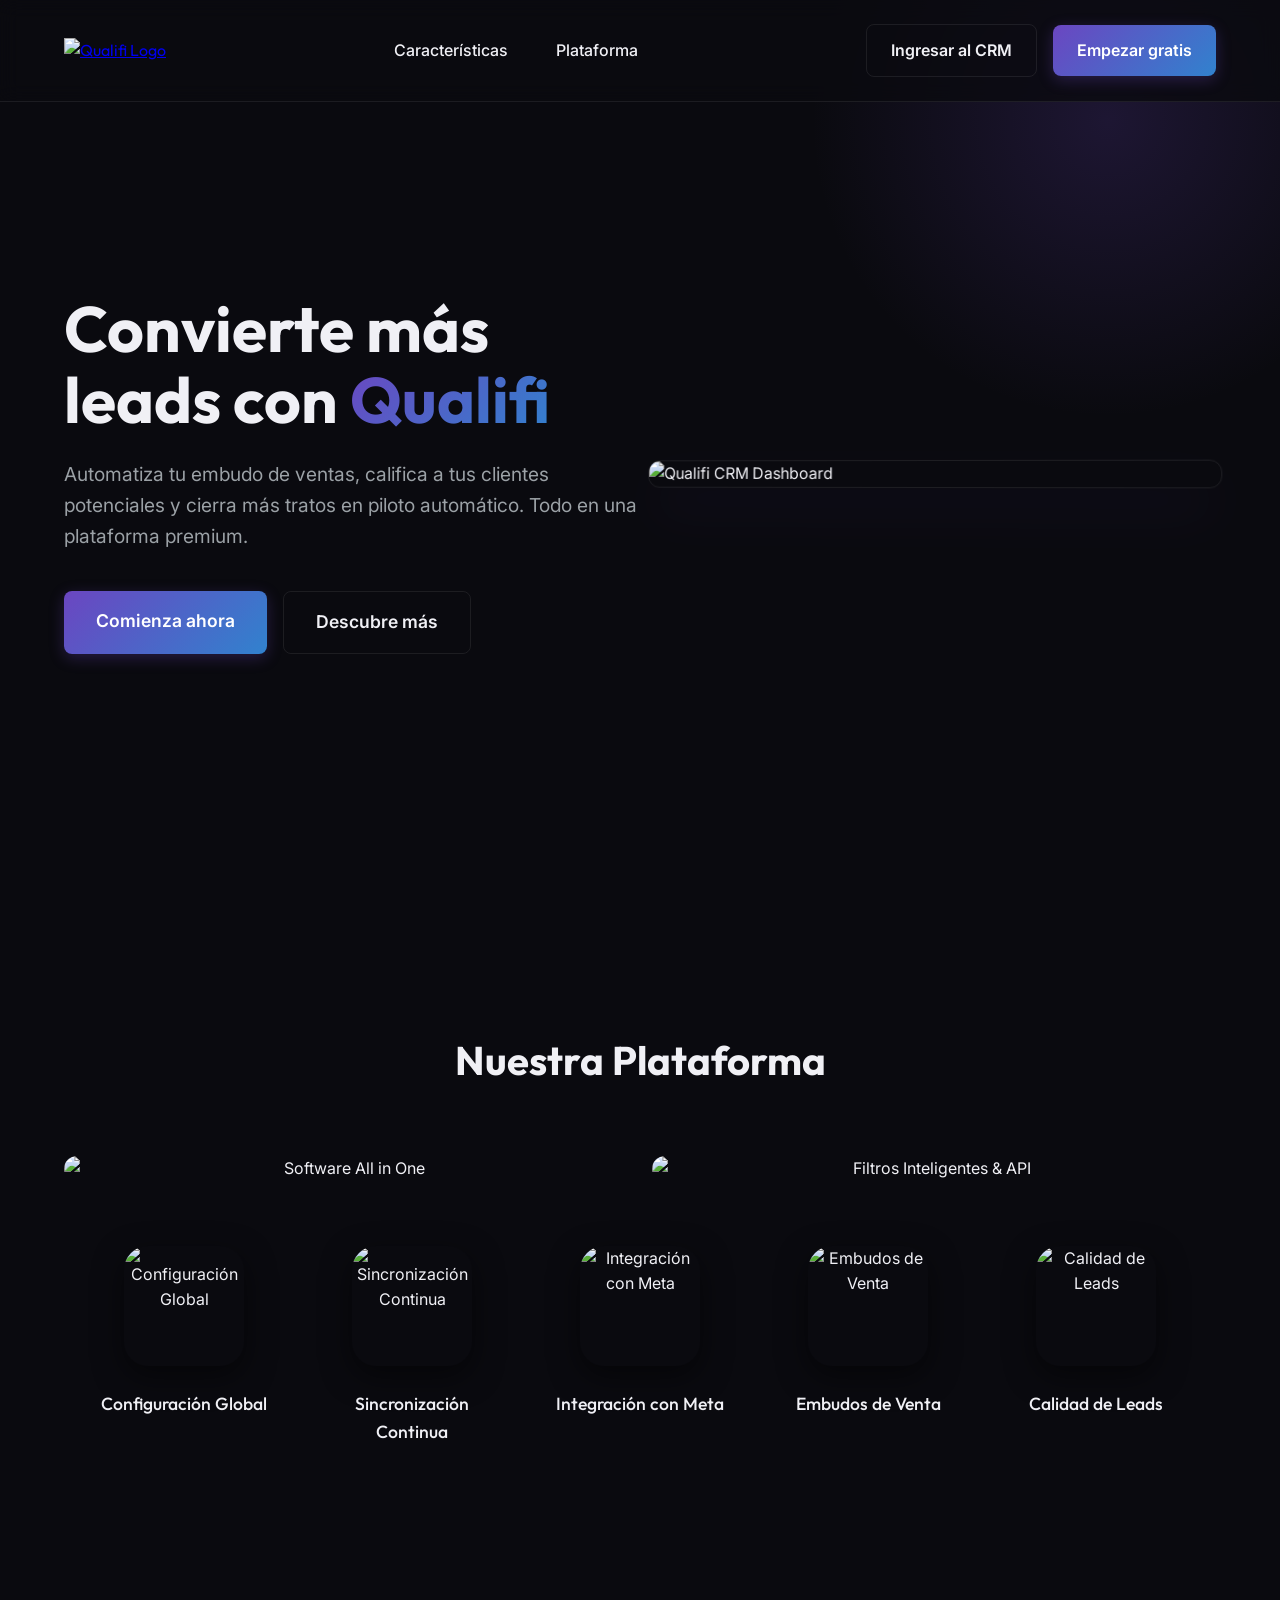
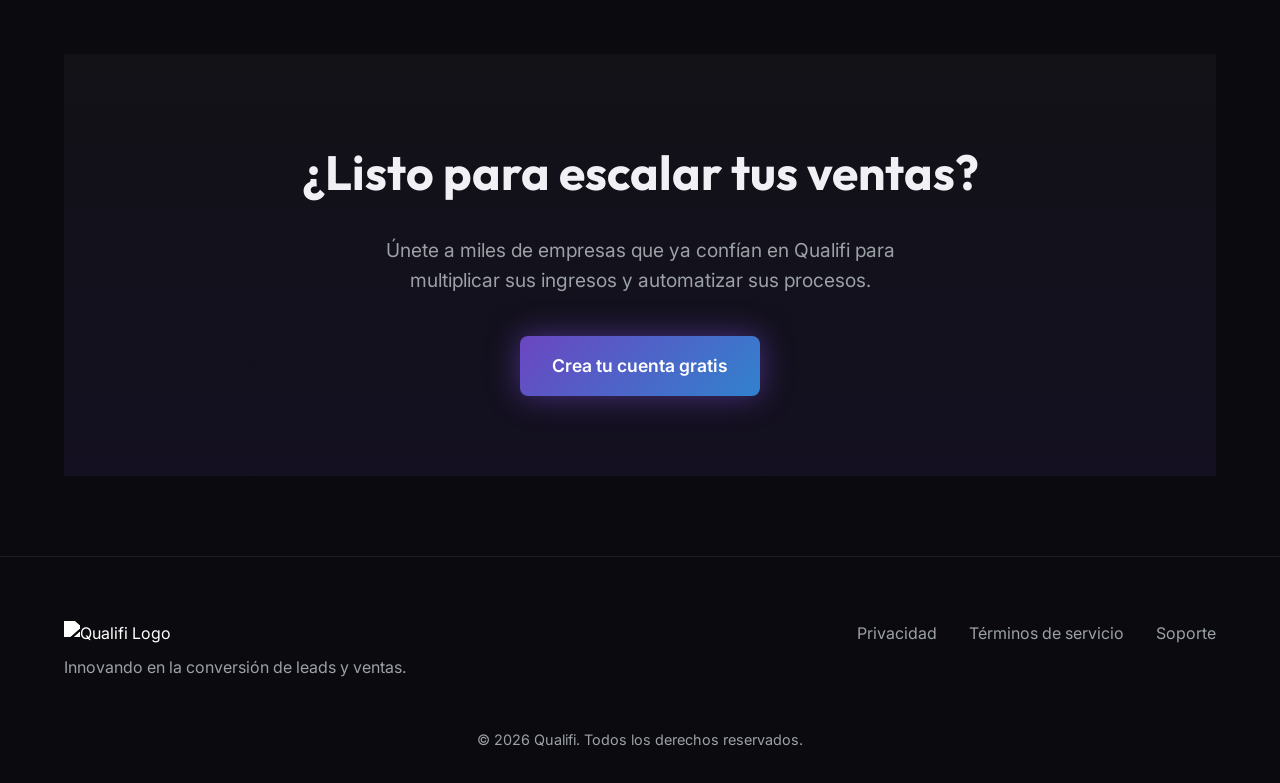
==== index.html @ 21767905 "Add files via upload" ====
<!DOCTYPE html>
<html lang="es">
<head>
    <meta charset="UTF-8">
    <meta name="viewport" content="width=device-width, initial-scale=1.0">
    <title>Qualifi - El siguiente nivel en automatización</title>
    <link rel="stylesheet" href="styles.css">
    <link href="https://fonts.googleapis.com/css2?family=Outfit:wght@300;400;600;800&family=Inter:wght@300;400;500&display=swap" rel="stylesheet">
</head>
<body>
    <nav class="navbar">
        <a href="#" class="logo"><img src="https://res.cloudinary.com/dtmqftcsr/image/upload/v1774892824/14_nq6e5h.png" alt="Qualifi Logo" class="logo-img"></a>
        <div class="nav-links">
            <a href="#features">Características</a>
            <a href="#platform">Plataforma</a>
        </div>
        <div class="nav-buttons">
            <a href="https://crm.qualifi.ec/" target="_blank" class="btn btn-secondary">Ingresar al CRM</a>
            <a href="calendario.html" class="btn btn-primary">Empezar gratis</a>
        </div>
    </nav>

    <header class="hero">
        <div class="hero-content">
            <h1 class="animate-up">Convierte más leads con <span>Qualifi</span></h1>
            <p class="animate-up delay-1">Automatiza tu embudo de ventas, califica a tus clientes potenciales y cierra más tratos en piloto automático. Todo en una plataforma premium.</p>
            <div class="hero-buttons animate-up delay-2">
                <a href="calendario.html" class="btn btn-primary btn-large">Comienza ahora</a>
                <a href="#features" class="btn btn-secondary btn-large">Descubre más</a>
            </div>
        </div>
        <div class="hero-visual animate-up delay-3">
            <img src="https://res.cloudinary.com/dtmqftcsr/image/upload/v1782144377/3_mqedws.png" alt="Qualifi CRM Dashboard" class="main-hero-img">
        </div>
    </header>

    <section id="features" class="features">
        <h2 class="section-title fade-in">Nuestra Plataforma</h2>
        
        <div class="bento-grid">
            <div class="large-item fade-in">
                <img src="https://res.cloudinary.com/dtmqftcsr/image/upload/v1782144377/2_gh7fqr.png" alt="Software All in One">
            </div>
            <div class="large-item fade-in delay-1">
                <img src="https://res.cloudinary.com/dtmqftcsr/image/upload/v1782144376/4_ytshw3.png" alt="Filtros Inteligentes & API">
            </div>
        </div>

        <div class="icons-grid fade-in delay-2">
            <div class="small-item">
                <img src="https://res.cloudinary.com/dtmqftcsr/image/upload/v1782144281/51_go4tdq.png" alt="Configuración Global">
                <h4>Configuración Global</h4>
            </div>
            <div class="small-item">
                <img src="https://res.cloudinary.com/dtmqftcsr/image/upload/v1782144281/49_rijkzu.png" alt="Sincronización Continua">
                <h4>Sincronización Continua</h4>
            </div>
            <div class="small-item">
                <img src="https://res.cloudinary.com/dtmqftcsr/image/upload/v1782144281/52_thah0e.png" alt="Integración con Meta">
                <h4>Integración con Meta</h4>
            </div>
            <div class="small-item">
                <img src="https://res.cloudinary.com/dtmqftcsr/image/upload/v1782144281/53_hhenst.png" alt="Embudos de Venta">
                <h4>Embudos de Venta</h4>
            </div>
            <div class="small-item">
                <img src="https://res.cloudinary.com/dtmqftcsr/image/upload/v1782144281/50_hc91xd.png" alt="Calidad de Leads">
                <h4>Calidad de Leads</h4>
            </div>
        </div>
    </section>

    <section id="cta" class="cta-section fade-in">
        <div class="cta-container glass-card">
            <h2>¿Listo para escalar tus ventas?</h2>
            <p>Únete a miles de empresas que ya confían en Qualifi para multiplicar sus ingresos y automatizar sus procesos.</p>
            <a href="calendario.html" class="btn btn-primary btn-large glow">Crea tu cuenta gratis</a>
        </div>
    </section>

    <footer>
        <div class="footer-content">
            <div class="footer-brand">
                <img src="https://res.cloudinary.com/dtmqftcsr/image/upload/v1774892824/14_nq6e5h.png" alt="Qualifi Logo" class="logo-img" style="filter: grayscale(1) brightness(2);">
                <p>Innovando en la conversión de leads y ventas.</p>
            </div>
            <div class="footer-links">
                <a href="#">Privacidad</a>
                <a href="#">Términos de servicio</a>
                <a href="#">Soporte</a>
            </div>
        </div>
        <p class="copyright">© 2026 Qualifi. Todos los derechos reservados.</p>
    </footer>

    <script src="script.js"></script>
</body>
</html>
---- styles.css ----
:root {
    --bg-dark: #0a0a0f;
    --text-main: #f0f0f5;
    --text-muted: #9ba1a6;
    --accent: #6b46c1;
    --accent-hover: #805ad5;
    --accent-gradient: linear-gradient(135deg, #6b46c1 0%, #3182ce 100%);
    --card-bg: rgba(255, 255, 255, 0.03);
    --card-border: rgba(255, 255, 255, 0.08);
}

* {
    margin: 0;
    padding: 0;
    box-sizing: border-box;
}

body {
    background-color: var(--bg-dark);
    color: var(--text-main);
    font-family: 'Inter', sans-serif;
    line-height: 1.6;
    overflow-x: hidden;
}

h1, h2, h3, h4, .logo {
    font-family: 'Outfit', sans-serif;
}

/* Navbar */
.navbar {
    display: flex;
    justify-content: space-between;
    align-items: center;
    padding: 1.5rem 5%;
    position: fixed;
    width: 100%;
    top: 0;
    z-index: 100;
    background: rgba(10, 10, 15, 0.8);
    backdrop-filter: blur(10px);
    border-bottom: 1px solid var(--card-border);
}

.logo-img {
    max-height: 75px;
    display: block;
}

.nav-buttons {
    display: flex;
    gap: 1rem;
    align-items: center;
}

.nav-links {
    display: flex;
    align-items: center;
}

.nav-links a {
    color: var(--text-main);
    text-decoration: none;
    margin: 0 1.5rem;
    font-weight: 500;
    transition: color 0.3s ease;
}

.nav-links a:hover {
    color: var(--accent);
}

/* Buttons */
.btn {
    padding: 0.8rem 1.5rem;
    border-radius: 8px;
    text-decoration: none;
    font-weight: 600;
    transition: all 0.3s ease;
    display: inline-block;
    cursor: pointer;
}

.btn-primary {
    background: var(--accent-gradient);
    color: white;
    border: none;
    box-shadow: 0 4px 15px rgba(107, 70, 193, 0.3);
}

.btn-primary:hover {
    transform: translateY(-2px);
    box-shadow: 0 6px 20px rgba(107, 70, 193, 0.5);
}

.btn-secondary {
    background: transparent;
    color: var(--text-main);
    border: 1px solid var(--card-border);
}

.btn-secondary:hover {
    background: var(--card-bg);
    border-color: var(--text-main);
}

.btn-large {
    padding: 1rem 2rem;
    font-size: 1.1rem;
}

/* Hero Section */
.hero {
    min-height: 100vh;
    display: flex;
    align-items: center;
    justify-content: space-between;
    padding: 8rem 5% 5rem;
    position: relative;
    overflow: hidden;
}

.hero::before {
    content: '';
    position: absolute;
    top: -20%;
    right: -10%;
    width: 600px;
    height: 600px;
    background: radial-gradient(circle, rgba(107, 70, 193, 0.2) 0%, rgba(10, 10, 15, 0) 70%);
    border-radius: 50%;
    z-index: -1;
}

.hero-content {
    flex: 1;
    max-width: 600px;
}

.hero h1 {
    font-size: 4rem;
    line-height: 1.1;
    margin-bottom: 1.5rem;
}

.hero h1 span {
    background: var(--accent-gradient);
    -webkit-background-clip: text;
    -webkit-text-fill-color: transparent;
}

.hero p {
    font-size: 1.2rem;
    color: var(--text-muted);
    margin-bottom: 2.5rem;
}

.hero-buttons {
    display: flex;
    gap: 1rem;
}

/* Hero Images */
.hero-visual {
    flex: 1;
    display: flex;
    justify-content: center;
    align-items: center;
    perspective: 1000px;
}

.main-hero-img {
    width: 100%;
    max-width: 650px;
    height: auto;
    border-radius: 12px;
    box-shadow: 0 25px 50px -12px rgba(107, 70, 193, 0.4);
    border: 1px solid var(--card-border);
    transform: rotateY(-5deg) rotateX(2deg);
    transition: transform 0.5s ease, box-shadow 0.5s ease;
}

.main-hero-img:hover {
    transform: rotateY(0deg) rotateX(0deg);
    box-shadow: 0 30px 60px -10px rgba(107, 70, 193, 0.6);
}

/* Interactive Bento Grid Features */
.features {
    padding: 8rem 5%;
    text-align: center;
}

.section-title {
    font-size: 2.5rem;
    margin-bottom: 4rem;
}

.bento-grid {
    display: grid;
    grid-template-columns: repeat(auto-fit, minmax(220px, 1fr));
    gap: 1.5rem;
    max-width: 1200px;
    margin: 0 auto;
}

.bento-item {
    background: var(--card-bg);
    border: 1px solid var(--card-border);
    border-radius: 16px;
    overflow: hidden;
    position: relative;
    transition: all 0.4s cubic-bezier(0.175, 0.885, 0.32, 1.275);
    cursor: pointer;
}

.bento-item:hover {
    transform: translateY(-10px);
    box-shadow: 0 20px 40px rgba(107, 70, 193, 0.3);
    border-color: var(--accent);
}

.large-item {
    grid-column: span 2;
    display: flex;
    flex-direction: column;
    background: transparent;
    border: none;
}

@media (max-width: 768px) {
    .large-item {
        grid-column: span 1;
    }
}

.large-item img {
    width: 100%;
    height: auto;
    object-fit: contain;
    border-radius: 16px;
    transition: transform 0.5s ease;
    background: transparent;
}

.large-item:hover img {
    transform: scale(1.02);
}

.icons-grid {
    display: flex;
    flex-wrap: wrap;
    justify-content: center;
    gap: 3rem;
    max-width: 1200px;
    margin: 4rem auto 0;
}

.small-item {
    display: flex;
    flex-direction: column;
    align-items: center;
    gap: 1.5rem;
    cursor: pointer;
    width: 180px;
}

.small-item img {
    width: 120px;
    height: 120px;
    object-fit: contain;
    border-radius: 24px;
    transition: transform 0.4s cubic-bezier(0.175, 0.885, 0.32, 1.275), box-shadow 0.4s ease;
    box-shadow: 0 10px 30px rgba(0,0,0,0.5);
}

.small-item:hover img {
    transform: translateY(-10px) scale(1.1);
    box-shadow: 0 20px 40px rgba(107, 70, 193, 0.6);
}

.small-item h4 {
    font-size: 1.1rem;
    font-weight: 500;
    color: var(--text-main);
    text-align: center;
}

/* CTA Section */
.cta-section {
    padding: 5rem 5%;
}

.cta-container {
    text-align: center;
    padding: 5rem 2rem;
    background: linear-gradient(180deg, var(--card-bg) 0%, rgba(107, 70, 193, 0.1) 100%);
}

.cta-container h2 {
    font-size: 3rem;
    margin-bottom: 1.5rem;
}

.cta-container p {
    font-size: 1.2rem;
    color: var(--text-muted);
    margin-bottom: 2.5rem;
    max-width: 600px;
    margin-left: auto;
    margin-right: auto;
}

.glow {
    box-shadow: 0 0 30px rgba(107, 70, 193, 0.6);
}

/* Footer */
footer {
    padding: 4rem 5% 2rem;
    border-top: 1px solid var(--card-border);
}

.footer-content {
    display: flex;
    justify-content: space-between;
    align-items: flex-start;
    margin-bottom: 3rem;
}

.footer-brand p {
    color: var(--text-muted);
    margin-top: 0.5rem;
}

.footer-links {
    display: flex;
    gap: 2rem;
}

.footer-links a {
    color: var(--text-muted);
    text-decoration: none;
    transition: color 0.3s;
}

.footer-links a:hover {
    color: var(--text-main);
}

.copyright {
    text-align: center;
    color: var(--text-muted);
    font-size: 0.9rem;
}

/* Animations */
.animate-up {
    opacity: 0;
    transform: translateY(30px);
    animation: fadeInUp 0.8s cubic-bezier(0.16, 1, 0.3, 1) forwards;
}

.delay-1 { animation-delay: 0.2s; }
.delay-2 { animation-delay: 0.4s; }
.delay-3 { animation-delay: 0.6s; }

@keyframes fadeInUp {
    to {
        opacity: 1;
        transform: translateY(0);
    }
}

.fade-in {
    opacity: 0;
    transform: translateY(20px);
    transition: opacity 0.8s ease, transform 0.8s ease;
}

.fade-in.visible {
    opacity: 1;
    transform: translateY(0);
}

/* Responsive */
@media (max-width: 768px) {
    .hero {
        flex-direction: column;
        text-align: center;
        padding-top: 10rem;
    }
    
    .hero-content {
        margin-bottom: 4rem;
    }
    
    .hero h1 {
        font-size: 2.5rem;
    }
    
    .hero-buttons {
        justify-content: center;
    }
    
    .nav-links, .nav-buttons {
        display: none;
    }
    
    .footer-content {
        flex-direction: column;
        gap: 2rem;
    }
}
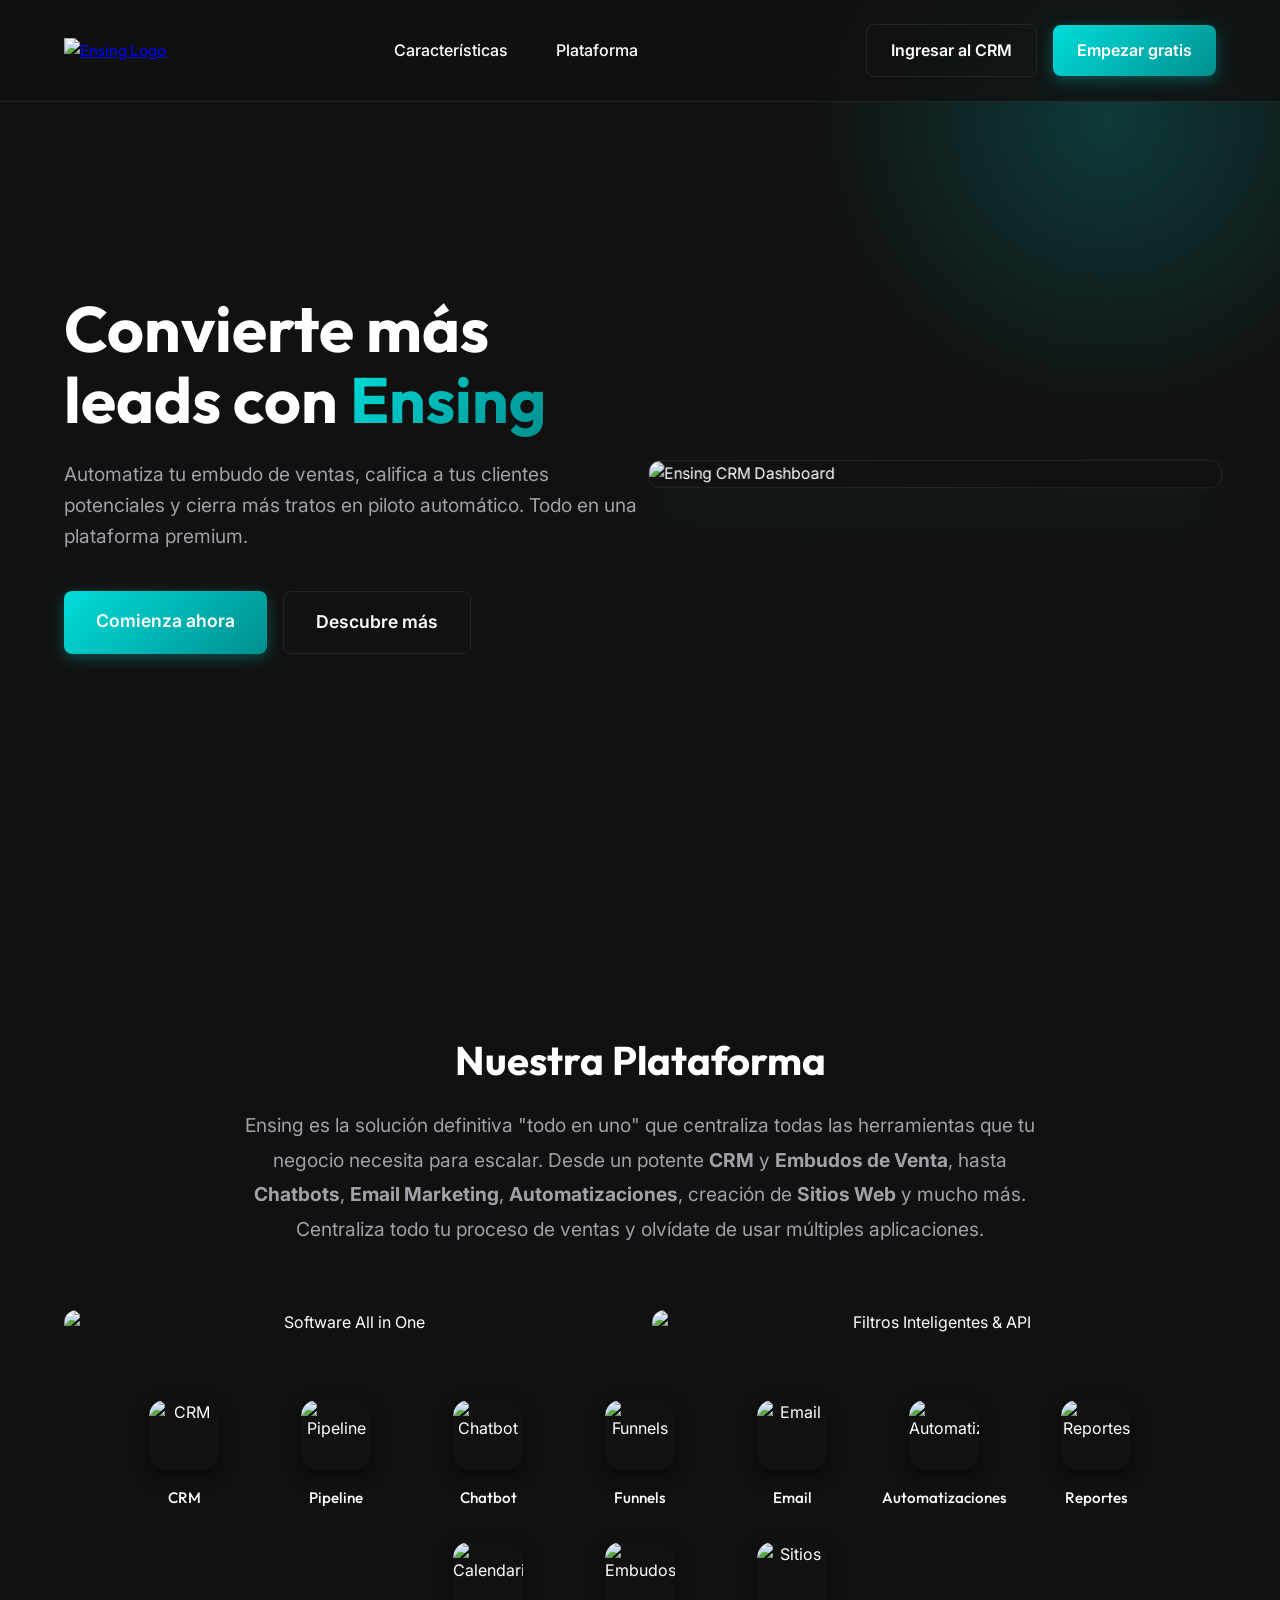
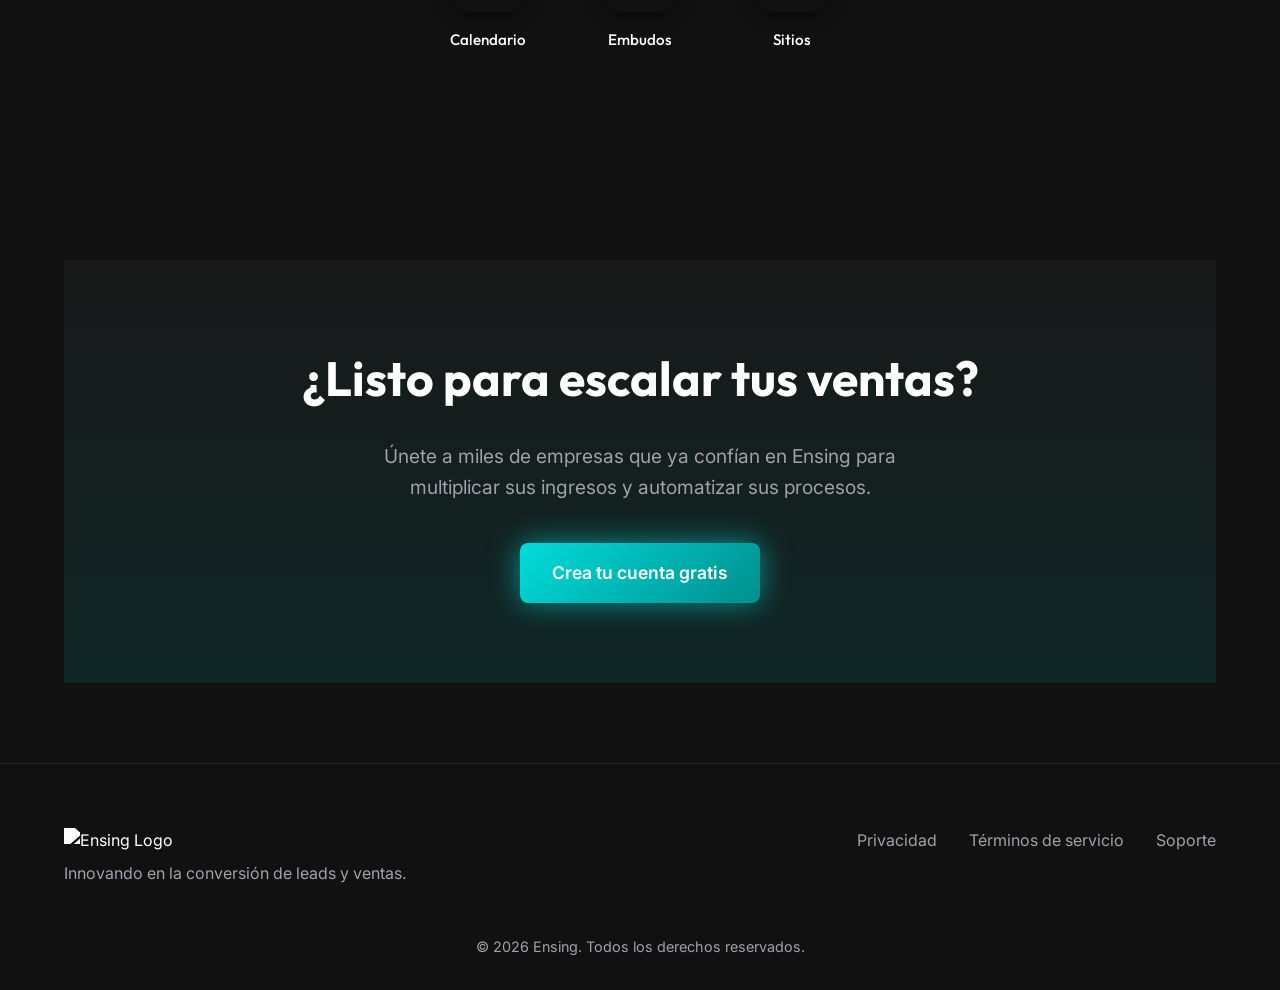
==== commit 394fc9d1: "Add files via upload" ====
--- a/index.html
+++ b/index.html
@@ -3,26 +3,27 @@
 <head>
     <meta charset="UTF-8">
     <meta name="viewport" content="width=device-width, initial-scale=1.0">
-    <title>Qualifi - El siguiente nivel en automatización</title>
+    <title>Ensing - El siguiente nivel en automatización</title>
+    <link rel="icon" type="image/png" href="https://res.cloudinary.com/dtmqftcsr/image/upload/v1786329945/ChatGPT_Image_9_ago_2026_08_49_19_p.m._1_pjqhul.png">
     <link rel="stylesheet" href="styles.css">
     <link href="https://fonts.googleapis.com/css2?family=Outfit:wght@300;400;600;800&family=Inter:wght@300;400;500&display=swap" rel="stylesheet">
 </head>
 <body>
     <nav class="navbar">
-        <a href="#" class="logo"><img src="https://res.cloudinary.com/dtmqftcsr/image/upload/v1774892824/14_nq6e5h.png" alt="Qualifi Logo" class="logo-img"></a>
+        <a href="#" class="logo"><img src="https://res.cloudinary.com/dtmqftcsr/image/upload/v1786329945/ChatGPT_Image_9_ago_2026_08_48_30_p.m._1_slrt42.png" alt="Ensing Logo" class="logo-img"></a>
         <div class="nav-links">
             <a href="#features">Características</a>
             <a href="#platform">Plataforma</a>
         </div>
         <div class="nav-buttons">
-            <a href="https://crm.qualifi.ec/" target="_blank" class="btn btn-secondary">Ingresar al CRM</a>
+            <a href="https://crm.ensing.lat/" target="_blank" class="btn btn-secondary">Ingresar al CRM</a>
             <a href="calendario.html" class="btn btn-primary">Empezar gratis</a>
         </div>
     </nav>
 
     <header class="hero">
         <div class="hero-content">
-            <h1 class="animate-up">Convierte más leads con <span>Qualifi</span></h1>
+            <h1 class="animate-up">Convierte más leads con <span>Ensing</span></h1>
             <p class="animate-up delay-1">Automatiza tu embudo de ventas, califica a tus clientes potenciales y cierra más tratos en piloto automático. Todo en una plataforma premium.</p>
             <div class="hero-buttons animate-up delay-2">
                 <a href="calendario.html" class="btn btn-primary btn-large">Comienza ahora</a>
@@ -30,42 +31,65 @@
             </div>
         </div>
         <div class="hero-visual animate-up delay-3">
-            <img src="https://res.cloudinary.com/dtmqftcsr/image/upload/v1782144377/3_mqedws.png" alt="Qualifi CRM Dashboard" class="main-hero-img">
+            <img src="https://res.cloudinary.com/dtmqftcsr/image/upload/v1786332267/Captura_de_pantalla_2026-08-09_222015_exbora.png" alt="Ensing CRM Dashboard" class="main-hero-img">
         </div>
     </header>
 
     <section id="features" class="features">
         <h2 class="section-title fade-in">Nuestra Plataforma</h2>
+        <p class="features-description fade-in">
+            Ensing es la solución definitiva "todo en uno" que centraliza todas las herramientas que tu negocio necesita para escalar. Desde un potente <strong>CRM</strong> y <strong>Embudos de Venta</strong>, hasta <strong>Chatbots</strong>, <strong>Email Marketing</strong>, <strong>Automatizaciones</strong>, creación de <strong>Sitios Web</strong> y mucho más. Centraliza todo tu proceso de ventas y olvídate de usar múltiples aplicaciones.
+        </p>
         
         <div class="bento-grid">
             <div class="large-item fade-in">
-                <img src="https://res.cloudinary.com/dtmqftcsr/image/upload/v1782144377/2_gh7fqr.png" alt="Software All in One">
+                <img src="https://res.cloudinary.com/dtmqftcsr/image/upload/v1786333422/ChatGPT_Image_9_ago_2026_22_31_33_2_hky8za.png" alt="Software All in One">
             </div>
             <div class="large-item fade-in delay-1">
-                <img src="https://res.cloudinary.com/dtmqftcsr/image/upload/v1782144376/4_ytshw3.png" alt="Filtros Inteligentes & API">
+                <img src="https://res.cloudinary.com/dtmqftcsr/image/upload/v1786333422/ChatGPT_Image_9_ago_2026_22_41_34_nriojh.png" alt="Filtros Inteligentes & API">
             </div>
         </div>
 
         <div class="icons-grid fade-in delay-2">
             <div class="small-item">
-                <img src="https://res.cloudinary.com/dtmqftcsr/image/upload/v1782144281/51_go4tdq.png" alt="Configuración Global">
-                <h4>Configuración Global</h4>
+                <img src="https://res.cloudinary.com/dtmqftcsr/image/upload/v1786334070/01_crm_f1xmmb.png" alt="CRM">
+                <h4>CRM</h4>
             </div>
             <div class="small-item">
-                <img src="https://res.cloudinary.com/dtmqftcsr/image/upload/v1782144281/49_rijkzu.png" alt="Sincronización Continua">
-                <h4>Sincronización Continua</h4>
+                <img src="https://res.cloudinary.com/dtmqftcsr/image/upload/v1786334070/02_pipeline_ik7651.png" alt="Pipeline">
+                <h4>Pipeline</h4>
             </div>
             <div class="small-item">
-                <img src="https://res.cloudinary.com/dtmqftcsr/image/upload/v1782144281/52_thah0e.png" alt="Integración con Meta">
-                <h4>Integración con Meta</h4>
+                <img src="https://res.cloudinary.com/dtmqftcsr/image/upload/v1786334070/03_chatbot_qcvvbs.png" alt="Chatbot">
+                <h4>Chatbot</h4>
             </div>
             <div class="small-item">
-                <img src="https://res.cloudinary.com/dtmqftcsr/image/upload/v1782144281/53_hhenst.png" alt="Embudos de Venta">
-                <h4>Embudos de Venta</h4>
+                <img src="https://res.cloudinary.com/dtmqftcsr/image/upload/v1786334070/04_funnels_imhvd8.png" alt="Funnels">
+                <h4>Funnels</h4>
             </div>
             <div class="small-item">
-                <img src="https://res.cloudinary.com/dtmqftcsr/image/upload/v1782144281/50_hc91xd.png" alt="Calidad de Leads">
-                <h4>Calidad de Leads</h4>
+                <img src="https://res.cloudinary.com/dtmqftcsr/image/upload/v1786334071/05_email_n2xsnk.png" alt="Email">
+                <h4>Email</h4>
+            </div>
+            <div class="small-item">
+                <img src="https://res.cloudinary.com/dtmqftcsr/image/upload/v1786334071/06_automatizaciones_o6ppnn.png" alt="Automatizaciones">
+                <h4>Automatizaciones</h4>
+            </div>
+            <div class="small-item">
+                <img src="https://res.cloudinary.com/dtmqftcsr/image/upload/v1786334072/07_reportes_hjtwe8.png" alt="Reportes">
+                <h4>Reportes</h4>
+            </div>
+            <div class="small-item">
+                <img src="https://res.cloudinary.com/dtmqftcsr/image/upload/v1786334072/08_calendario_t9g0qc.png" alt="Calendario">
+                <h4>Calendario</h4>
+            </div>
+            <div class="small-item">
+                <img src="https://res.cloudinary.com/dtmqftcsr/image/upload/v1786334073/09_embudos_n0b5iu.png" alt="Embudos">
+                <h4>Embudos</h4>
+            </div>
+            <div class="small-item">
+                <img src="https://res.cloudinary.com/dtmqftcsr/image/upload/v1786334074/10_sitios_jk4fis.png" alt="Sitios">
+                <h4>Sitios</h4>
             </div>
         </div>
     </section>
@@ -73,7 +97,7 @@
     <section id="cta" class="cta-section fade-in">
         <div class="cta-container glass-card">
             <h2>¿Listo para escalar tus ventas?</h2>
-            <p>Únete a miles de empresas que ya confían en Qualifi para multiplicar sus ingresos y automatizar sus procesos.</p>
+            <p>Únete a miles de empresas que ya confían en Ensing para multiplicar sus ingresos y automatizar sus procesos.</p>
             <a href="calendario.html" class="btn btn-primary btn-large glow">Crea tu cuenta gratis</a>
         </div>
     </section>
@@ -81,7 +105,7 @@
     <footer>
         <div class="footer-content">
             <div class="footer-brand">
-                <img src="https://res.cloudinary.com/dtmqftcsr/image/upload/v1774892824/14_nq6e5h.png" alt="Qualifi Logo" class="logo-img" style="filter: grayscale(1) brightness(2);">
+                <img src="https://res.cloudinary.com/dtmqftcsr/image/upload/v1786329945/ChatGPT_Image_9_ago_2026_08_48_30_p.m._1_slrt42.png" alt="Ensing Logo" class="logo-img" style="filter: grayscale(1) brightness(2);">
                 <p>Innovando en la conversión de leads y ventas.</p>
             </div>
             <div class="footer-links">
@@ -90,7 +114,7 @@
                 <a href="#">Soporte</a>
             </div>
         </div>
-        <p class="copyright">© 2026 Qualifi. Todos los derechos reservados.</p>
+        <p class="copyright">© 2026 Ensing. Todos los derechos reservados.</p>
     </footer>
 
     <script src="script.js"></script>
--- a/styles.css
+++ b/styles.css
@@ -1,10 +1,10 @@
 :root {
-    --bg-dark: #0a0a0f;
-    --text-main: #f0f0f5;
-    --text-muted: #9ba1a6;
-    --accent: #6b46c1;
-    --accent-hover: #805ad5;
-    --accent-gradient: linear-gradient(135deg, #6b46c1 0%, #3182ce 100%);
+    --bg-dark: #111111;
+    --text-main: #ffffff;
+    --text-muted: #a1a1aa;
+    --accent: #00DDDA;
+    --accent-hover: #00c4c2;
+    --accent-gradient: linear-gradient(135deg, #00DDDA 0%, #008f8e 100%);
     --card-bg: rgba(255, 255, 255, 0.03);
     --card-border: rgba(255, 255, 255, 0.08);
 }
@@ -37,7 +37,7 @@
     width: 100%;
     top: 0;
     z-index: 100;
-    background: rgba(10, 10, 15, 0.8);
+    background: rgba(17, 17, 17, 0.8);
     backdrop-filter: blur(10px);
     border-bottom: 1px solid var(--card-border);
 }
@@ -85,12 +85,12 @@
     background: var(--accent-gradient);
     color: white;
     border: none;
-    box-shadow: 0 4px 15px rgba(107, 70, 193, 0.3);
+    box-shadow: 0 4px 15px rgba(0, 221, 218, 0.3);
 }
 
 .btn-primary:hover {
     transform: translateY(-2px);
-    box-shadow: 0 6px 20px rgba(107, 70, 193, 0.5);
+    box-shadow: 0 6px 20px rgba(0, 221, 218, 0.5);
 }
 
 .btn-secondary {
@@ -127,7 +127,7 @@
     right: -10%;
     width: 600px;
     height: 600px;
-    background: radial-gradient(circle, rgba(107, 70, 193, 0.2) 0%, rgba(10, 10, 15, 0) 70%);
+    background: radial-gradient(circle, rgba(0, 221, 218, 0.2) 0%, rgba(17, 17, 17, 0) 70%);
     border-radius: 50%;
     z-index: -1;
 }
@@ -174,7 +174,7 @@
     max-width: 650px;
     height: auto;
     border-radius: 12px;
-    box-shadow: 0 25px 50px -12px rgba(107, 70, 193, 0.4);
+    box-shadow: 0 25px 50px -12px rgba(0, 221, 218, 0.4);
     border: 1px solid var(--card-border);
     transform: rotateY(-5deg) rotateX(2deg);
     transition: transform 0.5s ease, box-shadow 0.5s ease;
@@ -182,7 +182,7 @@
 
 .main-hero-img:hover {
     transform: rotateY(0deg) rotateX(0deg);
-    box-shadow: 0 30px 60px -10px rgba(107, 70, 193, 0.6);
+    box-shadow: 0 30px 60px -10px rgba(0, 221, 218, 0.6);
 }
 
 /* Interactive Bento Grid Features */
@@ -193,7 +193,15 @@
 
 .section-title {
     font-size: 2.5rem;
-    margin-bottom: 4rem;
+    margin-bottom: 1rem;
+}
+
+.features-description {
+    font-size: 1.2rem;
+    color: var(--text-muted);
+    max-width: 800px;
+    margin: 0 auto 4rem auto;
+    line-height: 1.8;
 }
 
 .bento-grid {
@@ -216,7 +224,7 @@
 
 .bento-item:hover {
     transform: translateY(-10px);
-    box-shadow: 0 20px 40px rgba(107, 70, 193, 0.3);
+    box-shadow: 0 20px 40px rgba(0, 221, 218, 0.3);
     border-color: var(--accent);
 }
 
@@ -251,7 +259,7 @@
     display: flex;
     flex-wrap: wrap;
     justify-content: center;
-    gap: 3rem;
+    gap: 2rem;
     max-width: 1200px;
     margin: 4rem auto 0;
 }
@@ -260,27 +268,27 @@
     display: flex;
     flex-direction: column;
     align-items: center;
-    gap: 1.5rem;
+    gap: 1rem;
     cursor: pointer;
-    width: 180px;
+    width: 120px;
 }
 
 .small-item img {
-    width: 120px;
-    height: 120px;
+    width: 70px;
+    height: 70px;
     object-fit: contain;
-    border-radius: 24px;
+    border-radius: 16px;
     transition: transform 0.4s cubic-bezier(0.175, 0.885, 0.32, 1.275), box-shadow 0.4s ease;
-    box-shadow: 0 10px 30px rgba(0,0,0,0.5);
+    box-shadow: 0 5px 15px rgba(0,0,0,0.5);
 }
 
 .small-item:hover img {
-    transform: translateY(-10px) scale(1.1);
-    box-shadow: 0 20px 40px rgba(107, 70, 193, 0.6);
+    transform: translateY(-8px) scale(1.1);
+    box-shadow: 0 10px 20px rgba(0, 221, 218, 0.6);
 }
 
 .small-item h4 {
-    font-size: 1.1rem;
+    font-size: 0.95rem;
     font-weight: 500;
     color: var(--text-main);
     text-align: center;
@@ -294,7 +302,7 @@
 .cta-container {
     text-align: center;
     padding: 5rem 2rem;
-    background: linear-gradient(180deg, var(--card-bg) 0%, rgba(107, 70, 193, 0.1) 100%);
+    background: linear-gradient(180deg, var(--card-bg) 0%, rgba(0, 221, 218, 0.1) 100%);
 }
 
 .cta-container h2 {
@@ -312,7 +320,7 @@
 }
 
 .glow {
-    box-shadow: 0 0 30px rgba(107, 70, 193, 0.6);
+    box-shadow: 0 0 30px rgba(0, 221, 218, 0.6);
 }
 
 /* Footer */
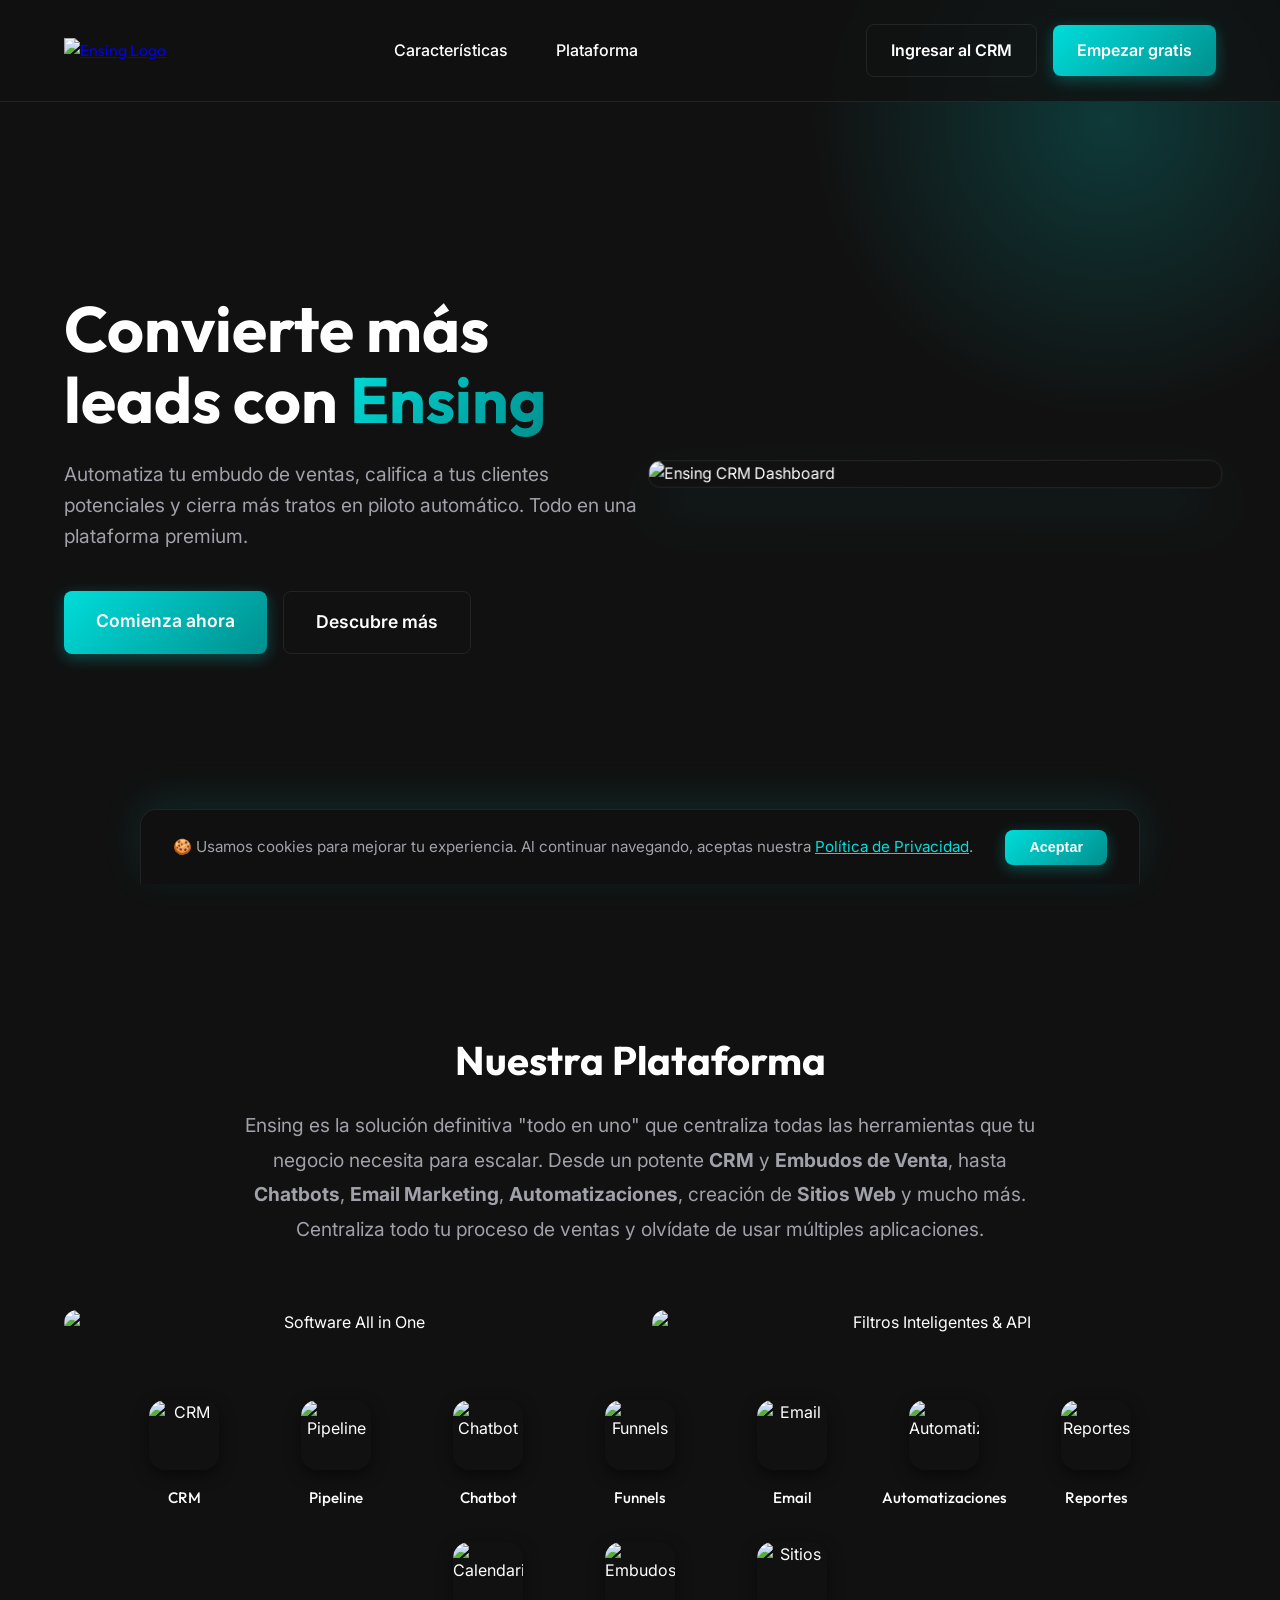
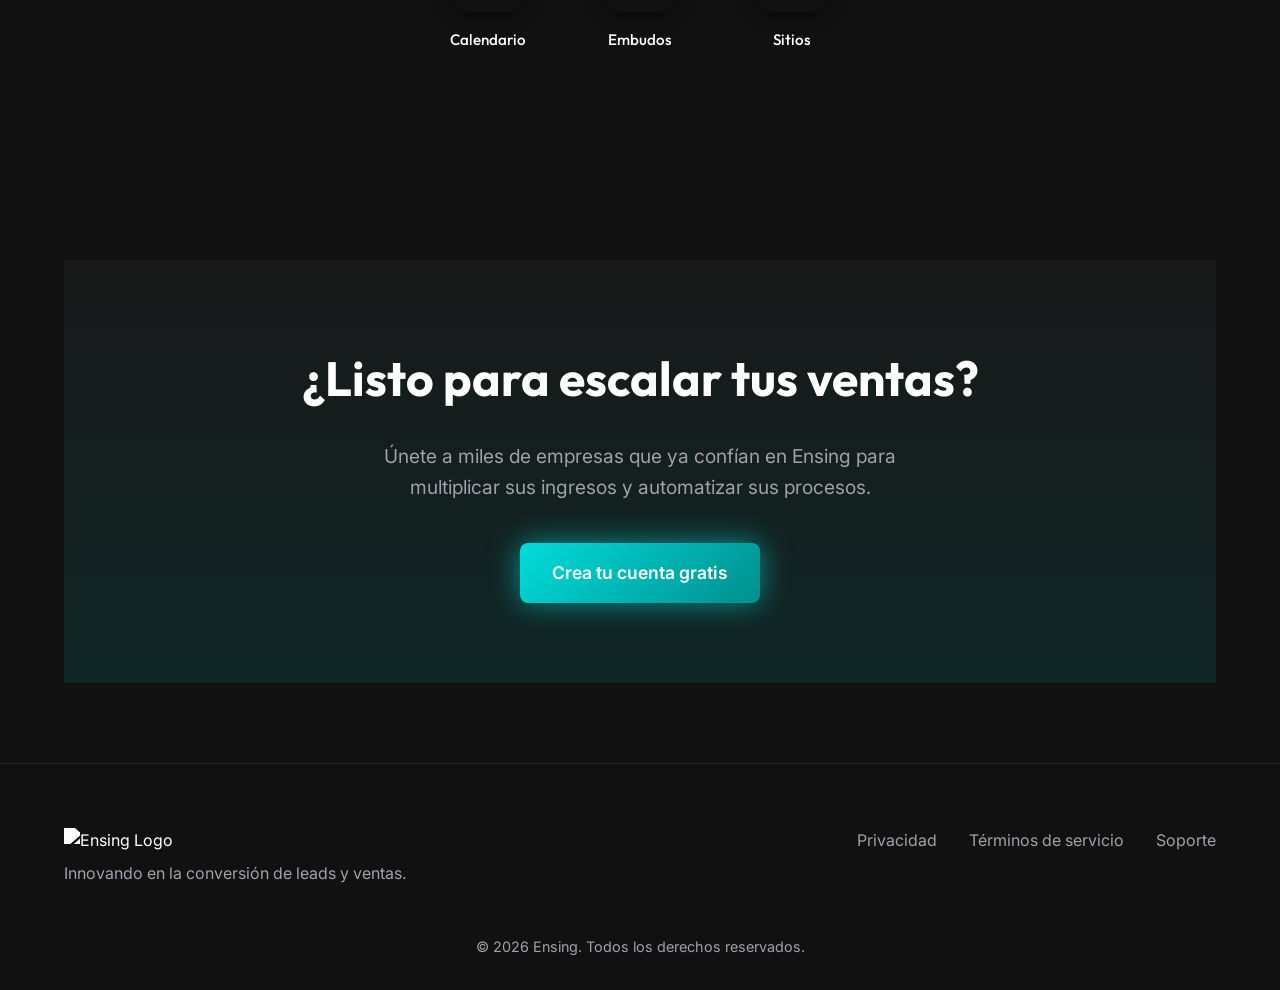
==== commit 4e25f358: "Add files via upload" ====
--- a/index.html
+++ b/index.html
@@ -109,14 +109,22 @@
                 <p>Innovando en la conversión de leads y ventas.</p>
             </div>
             <div class="footer-links">
-                <a href="#">Privacidad</a>
-                <a href="#">Términos de servicio</a>
+                <a href="privacidad.html">Privacidad</a>
+                <a href="terminos.html">Términos de servicio</a>
                 <a href="#">Soporte</a>
             </div>
         </div>
         <p class="copyright">© 2026 Ensing. Todos los derechos reservados.</p>
     </footer>
 
+    <!-- Cookie Banner -->
+    <div id="cookie-banner" class="cookie-banner">
+        <div class="cookie-content">
+            <p>🍪 Usamos cookies para mejorar tu experiencia. Al continuar navegando, aceptas nuestra <a href="privacidad.html">Política de Privacidad</a>.</p>
+            <button id="cookie-accept" class="btn btn-primary">Aceptar</button>
+        </div>
+    </div>
+
     <script src="script.js"></script>
 </body>
 </html>
--- a/styles.css
+++ b/styles.css
@@ -411,12 +411,64 @@
         justify-content: center;
     }
     
-    .nav-links, .nav-buttons {
-        display: none;
-    }
-    
     .footer-content {
         flex-direction: column;
         gap: 2rem;
     }
 }
+
+/* Cookie Consent Banner */
+.cookie-banner {
+    position: fixed;
+    bottom: -120px;
+    left: 0;
+    right: 0;
+    z-index: 999;
+    padding: 0 1rem 1rem;
+    transition: bottom 0.5s cubic-bezier(0.16, 1, 0.3, 1);
+}
+
+.cookie-banner.visible {
+    bottom: 0;
+}
+
+.cookie-content {
+    background: rgba(17, 17, 17, 0.95);
+    border: 1px solid var(--card-border);
+    border-bottom: none;
+    backdrop-filter: blur(20px);
+    border-radius: 16px 16px 0 0;
+    padding: 1.2rem 2rem;
+    display: flex;
+    align-items: center;
+    justify-content: space-between;
+    gap: 2rem;
+    max-width: 1000px;
+    margin: 0 auto;
+    box-shadow: 0 -10px 40px rgba(0, 221, 218, 0.1);
+}
+
+.cookie-content p {
+    font-size: 0.95rem;
+    color: var(--text-muted);
+    margin: 0;
+}
+
+.cookie-content a {
+    color: var(--accent);
+    text-decoration: underline;
+}
+
+.cookie-content .btn {
+    white-space: nowrap;
+    padding: 0.6rem 1.5rem;
+    font-size: 0.9rem;
+}
+
+@media (max-width: 600px) {
+    .cookie-content {
+        flex-direction: column;
+        text-align: center;
+        gap: 1rem;
+    }
+}
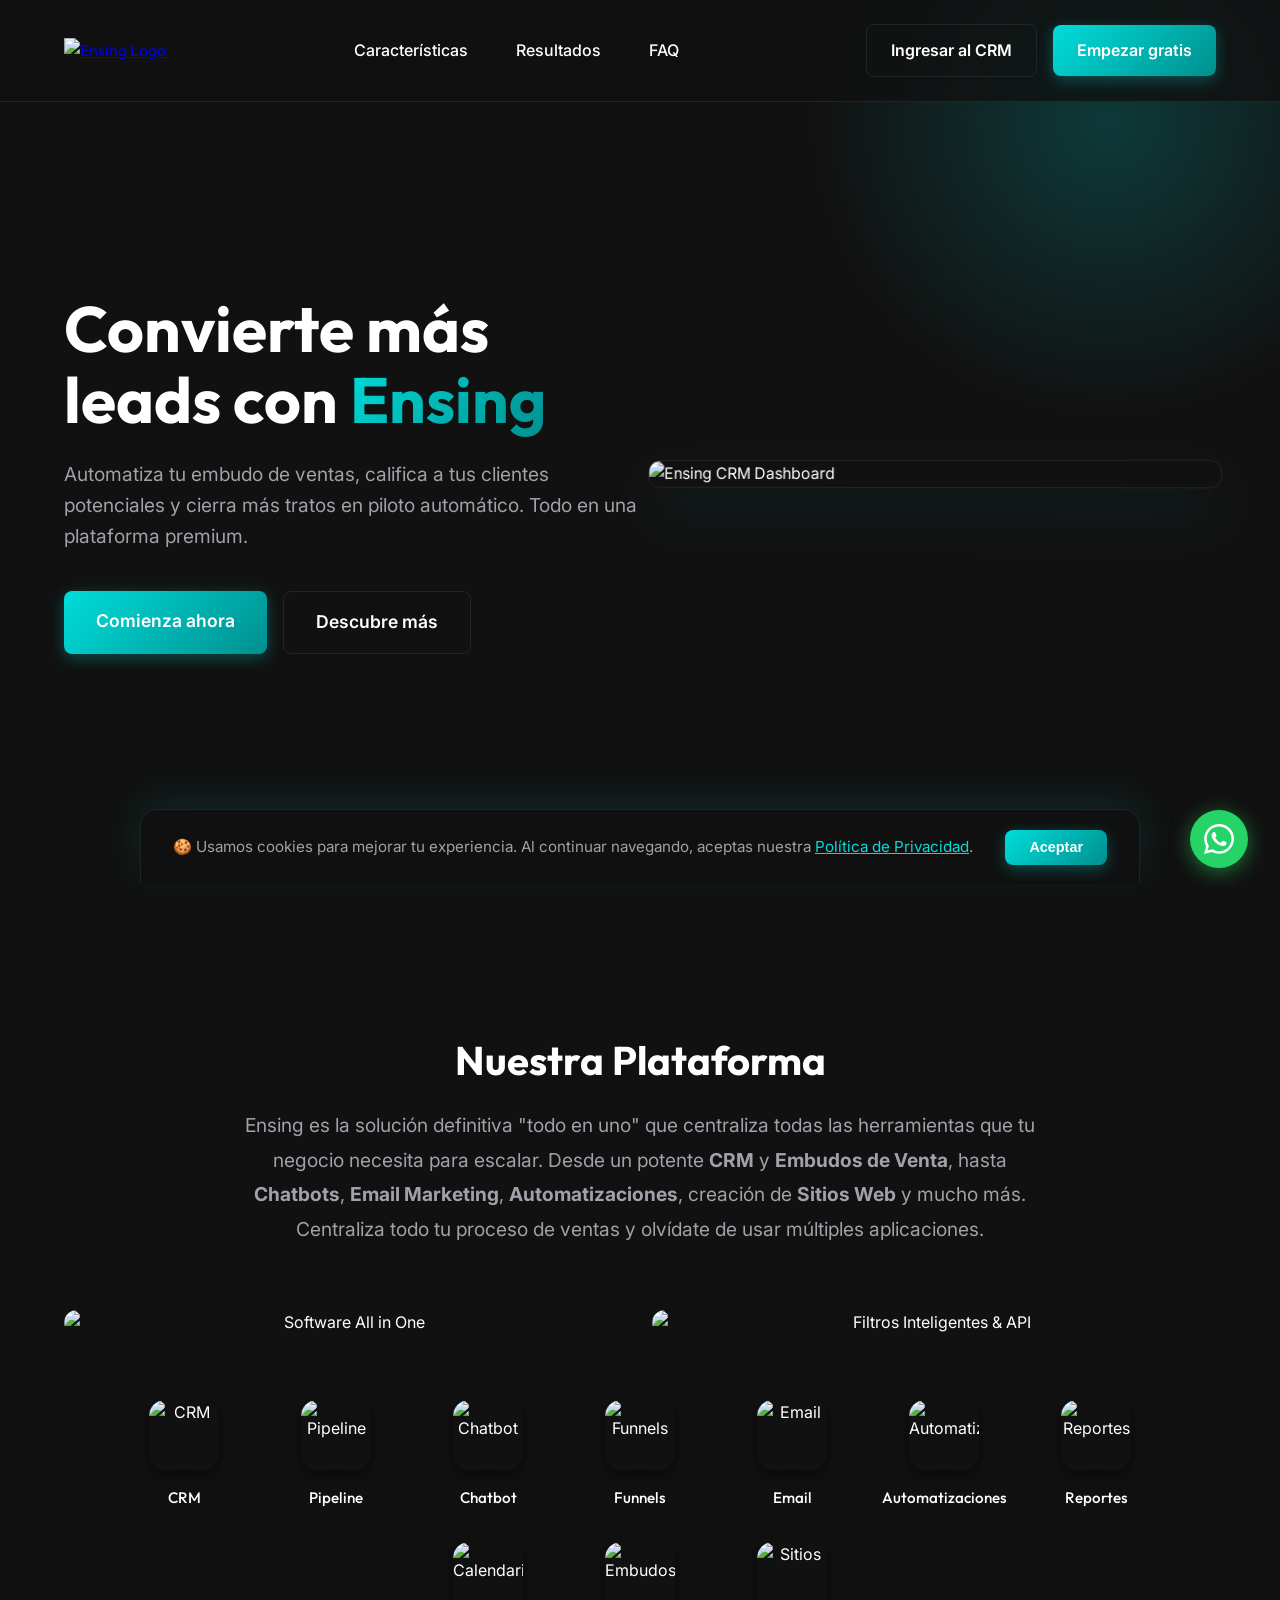
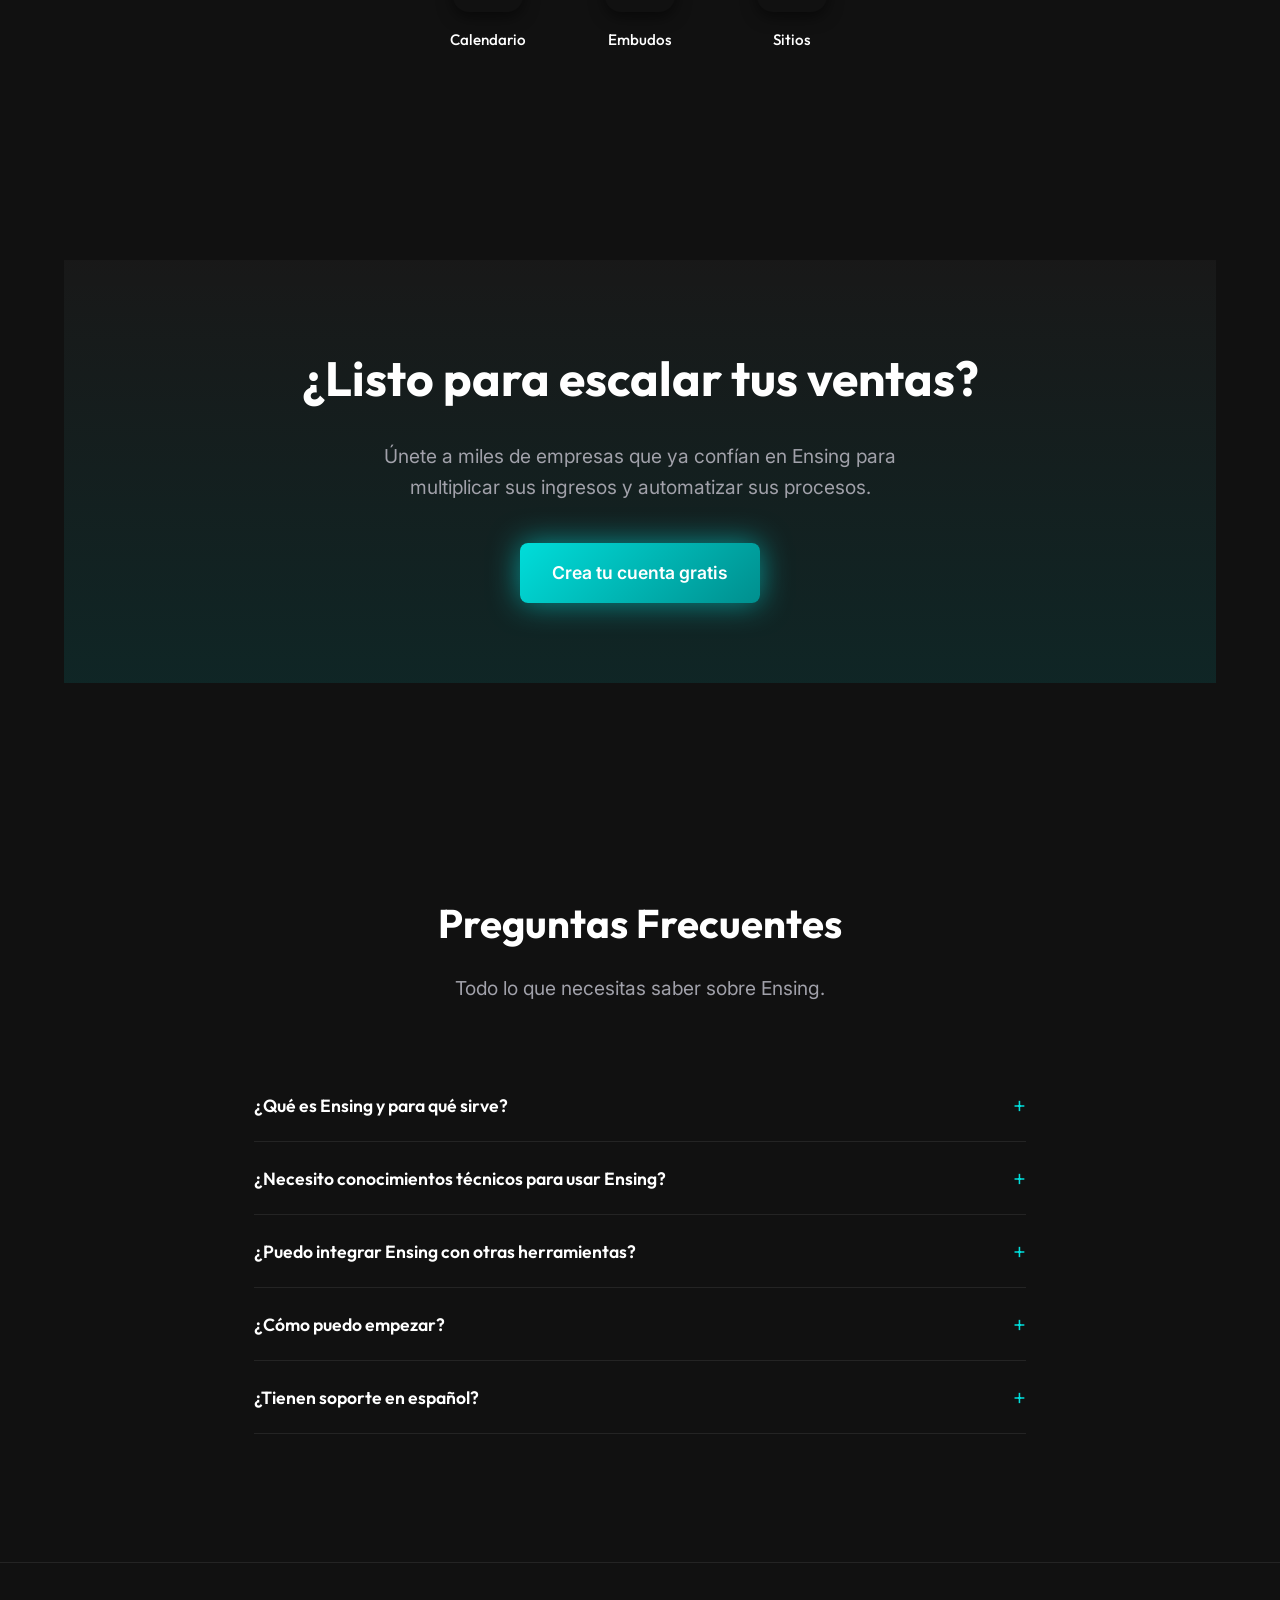
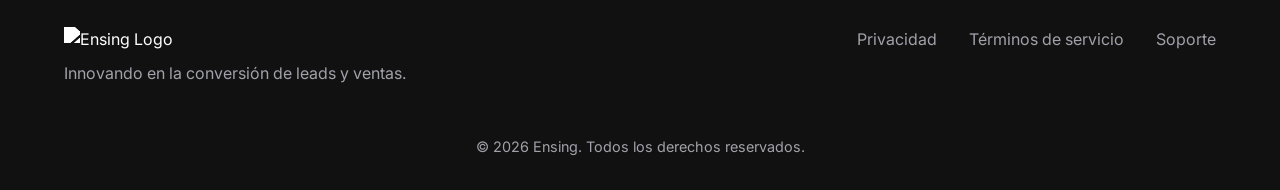
==== commit 59d08e86: "Add files via upload" ====
--- a/index.html
+++ b/index.html
@@ -3,24 +3,56 @@
 <head>
     <meta charset="UTF-8">
     <meta name="viewport" content="width=device-width, initial-scale=1.0">
-    <title>Ensing - El siguiente nivel en automatización</title>
+    <title>Ensing - El siguiente nivel en automatización de ventas</title>
+    <meta name="description" content="Ensing es la plataforma todo en uno para automatizar tu embudo de ventas, calificar leads y cerrar más tratos. CRM, Chatbots, Email Marketing, Automatizaciones y mucho más.">
+    <meta name="keywords" content="CRM, automatización ventas, embudo de ventas, chatbot, email marketing, pipeline, leads, Ensing">
+    <meta name="author" content="Ensing">
+    <!-- Open Graph -->
+    <meta property="og:title" content="Ensing - El siguiente nivel en automatización de ventas">
+    <meta property="og:description" content="Plataforma todo en uno para automatizar tu embudo de ventas y cerrar más tratos.">
+    <meta property="og:image" content="https://res.cloudinary.com/dtmqftcsr/image/upload/v1786329945/ChatGPT_Image_9_ago_2026_08_48_30_p.m._1_slrt42.png">
+    <meta property="og:url" content="https://ensing.lat/">
+    <meta property="og:type" content="website">
+    <!-- Twitter Card -->
+    <meta name="twitter:card" content="summary_large_image">
+    <meta name="twitter:title" content="Ensing - Automatización de ventas">
+    <meta name="twitter:description" content="CRM, Chatbots, Email Marketing y más. Todo en una plataforma premium.">
+    <meta name="twitter:image" content="https://res.cloudinary.com/dtmqftcsr/image/upload/v1786329945/ChatGPT_Image_9_ago_2026_08_48_30_p.m._1_slrt42.png">
     <link rel="icon" type="image/png" href="https://res.cloudinary.com/dtmqftcsr/image/upload/v1786329945/ChatGPT_Image_9_ago_2026_08_49_19_p.m._1_pjqhul.png">
     <link rel="stylesheet" href="styles.css">
     <link href="https://fonts.googleapis.com/css2?family=Outfit:wght@300;400;600;800&family=Inter:wght@300;400;500&display=swap" rel="stylesheet">
 </head>
 <body>
+
+    <!-- Navbar -->
     <nav class="navbar">
         <a href="#" class="logo"><img src="https://res.cloudinary.com/dtmqftcsr/image/upload/v1786329945/ChatGPT_Image_9_ago_2026_08_48_30_p.m._1_slrt42.png" alt="Ensing Logo" class="logo-img"></a>
-        <div class="nav-links">
+        <div class="nav-links" id="nav-links">
             <a href="#features">Características</a>
-            <a href="#platform">Plataforma</a>
-        </div>
-        <div class="nav-buttons">
+            <a href="#stats">Resultados</a>
+            <a href="#faq">FAQ</a>
+        </div>
+        <div class="nav-buttons" id="nav-buttons">
             <a href="https://crm.ensing.lat/" target="_blank" class="btn btn-secondary">Ingresar al CRM</a>
             <a href="calendario.html" class="btn btn-primary">Empezar gratis</a>
         </div>
+        <button class="hamburger" id="hamburger" aria-label="Abrir menú">
+            <span></span>
+            <span></span>
+            <span></span>
+        </button>
     </nav>
 
+    <!-- Mobile Menu -->
+    <div class="mobile-menu" id="mobile-menu">
+        <a href="#features" class="mobile-link">Características</a>
+        <a href="#stats" class="mobile-link">Resultados</a>
+        <a href="#faq" class="mobile-link">FAQ</a>
+        <a href="https://crm.ensing.lat/" target="_blank" class="btn btn-secondary" style="width:100%;text-align:center;">Ingresar al CRM</a>
+        <a href="calendario.html" class="btn btn-primary" style="width:100%;text-align:center;">Empezar gratis</a>
+    </div>
+
+    <!-- Hero -->
     <header class="hero">
         <div class="hero-content">
             <h1 class="animate-up">Convierte más leads con <span>Ensing</span></h1>
@@ -35,6 +67,9 @@
         </div>
     </header>
 
+
+
+    <!-- Platform Features -->
     <section id="features" class="features">
         <h2 class="section-title fade-in">Nuestra Plataforma</h2>
         <p class="features-description fade-in">
@@ -94,6 +129,7 @@
         </div>
     </section>
 
+    <!-- CTA -->
     <section id="cta" class="cta-section fade-in">
         <div class="cta-container glass-card">
             <h2>¿Listo para escalar tus ventas?</h2>
@@ -102,6 +138,60 @@
         </div>
     </section>
 
+    <!-- FAQ Section -->
+    <section id="faq" class="faq-section">
+        <h2 class="section-title fade-in">Preguntas Frecuentes</h2>
+        <p class="features-description fade-in">Todo lo que necesitas saber sobre Ensing.</p>
+        <div class="faq-list fade-in">
+            <div class="faq-item">
+                <button class="faq-question">
+                    ¿Qué es Ensing y para qué sirve?
+                    <span class="faq-icon">+</span>
+                </button>
+                <div class="faq-answer">
+                    <p>Ensing es una plataforma "todo en uno" de automatización y ventas. Incluye CRM, pipeline, chatbot, email marketing, embudos de venta, calendario, reportes, automatizaciones y creación de sitios web. Todo desde un solo lugar.</p>
+                </div>
+            </div>
+            <div class="faq-item">
+                <button class="faq-question">
+                    ¿Necesito conocimientos técnicos para usar Ensing?
+                    <span class="faq-icon">+</span>
+                </button>
+                <div class="faq-answer">
+                    <p>No. Ensing está diseñado para que cualquier persona pueda usarlo sin experiencia técnica. Nuestra interfaz es intuitiva y además contamos con soporte dedicado para acompañarte en cada paso.</p>
+                </div>
+            </div>
+            <div class="faq-item">
+                <button class="faq-question">
+                    ¿Puedo integrar Ensing con otras herramientas?
+                    <span class="faq-icon">+</span>
+                </button>
+                <div class="faq-answer">
+                    <p>Sí. Ensing se integra con Meta (Facebook/Instagram), WhatsApp, Google, Calendly y muchas otras plataformas a través de nuestra API y conectores nativos.</p>
+                </div>
+            </div>
+            <div class="faq-item">
+                <button class="faq-question">
+                    ¿Cómo puedo empezar?
+                    <span class="faq-icon">+</span>
+                </button>
+                <div class="faq-answer">
+                    <p>Es muy sencillo: agenda una llamada gratuita con nuestro equipo haciendo clic en "Empezar gratis". Te mostraremos la plataforma en acción y te ayudaremos a configurar todo según las necesidades de tu negocio.</p>
+                </div>
+            </div>
+            <div class="faq-item">
+                <button class="faq-question">
+                    ¿Tienen soporte en español?
+                    <span class="faq-icon">+</span>
+                </button>
+                <div class="faq-answer">
+                    <p>¡Absolutamente! Nuestro equipo de soporte es completamente en español y está disponible para ayudarte con cualquier consulta sobre la plataforma.</p>
+                </div>
+            </div>
+        </div>
+    </section>
+
+    <!-- Footer -->
     <footer>
         <div class="footer-content">
             <div class="footer-brand">
@@ -117,6 +207,13 @@
         <p class="copyright">© 2026 Ensing. Todos los derechos reservados.</p>
     </footer>
 
+    <!-- WhatsApp Floating Button -->
+    <a href="https://wa.me/593969930639" target="_blank" class="whatsapp-btn" aria-label="Contactar por WhatsApp">
+        <svg xmlns="http://www.w3.org/2000/svg" viewBox="0 0 24 24" fill="currentColor">
+            <path d="M17.472 14.382c-.297-.149-1.758-.867-2.03-.967-.273-.099-.471-.148-.67.15-.197.297-.767.966-.94 1.164-.173.199-.347.223-.644.075-.297-.15-1.255-.463-2.39-1.475-.883-.788-1.48-1.761-1.653-2.059-.173-.297-.018-.458.13-.606.134-.133.298-.347.446-.52.149-.174.198-.298.298-.497.099-.198.05-.371-.025-.52-.075-.149-.669-1.612-.916-2.207-.242-.579-.487-.5-.669-.51-.173-.008-.371-.01-.57-.01-.198 0-.52.074-.792.372-.272.297-1.04 1.016-1.04 2.479 0 1.462 1.065 2.875 1.213 3.074.149.198 2.096 3.2 5.077 4.487.709.306 1.262.489 1.694.625.712.227 1.36.195 1.871.118.571-.085 1.758-.719 2.006-1.413.248-.694.248-1.289.173-1.413-.074-.124-.272-.198-.57-.347m-5.421 7.403h-.004a9.87 9.87 0 01-5.031-1.378l-.361-.214-3.741.982.998-3.648-.235-.374a9.86 9.86 0 01-1.51-5.26c.001-5.45 4.436-9.884 9.888-9.884 2.64 0 5.122 1.03 6.988 2.898a9.825 9.825 0 012.893 6.994c-.003 5.45-4.437 9.884-9.885 9.884m8.413-18.297A11.815 11.815 0 0012.05 0C5.495 0 .16 5.335.157 11.892c0 2.096.547 4.142 1.588 5.945L.057 24l6.305-1.654a11.882 11.882 0 005.683 1.448h.005c6.554 0 11.89-5.335 11.893-11.893a11.821 11.821 0 00-3.48-8.413Z"/>
+        </svg>
+    </a>
+
     <!-- Cookie Banner -->
     <div id="cookie-banner" class="cookie-banner">
         <div class="cookie-content">
--- a/styles.css
+++ b/styles.css
@@ -415,7 +415,250 @@
         flex-direction: column;
         gap: 2rem;
     }
-}
+
+    .nav-links, .nav-buttons {
+        display: none;
+    }
+
+    .hamburger {
+        display: flex;
+    }
+}
+
+/* ===== HAMBURGER MENU ===== */
+.hamburger {
+    display: none;
+    flex-direction: column;
+    justify-content: space-between;
+    width: 28px;
+    height: 20px;
+    background: none;
+    border: none;
+    cursor: pointer;
+    padding: 0;
+    z-index: 200;
+}
+
+.hamburger span {
+    display: block;
+    height: 2px;
+    width: 100%;
+    background: var(--text-main);
+    border-radius: 4px;
+    transition: all 0.3s ease;
+}
+
+.hamburger.open span:nth-child(1) {
+    transform: translateY(9px) rotate(45deg);
+}
+
+.hamburger.open span:nth-child(2) {
+    opacity: 0;
+}
+
+.hamburger.open span:nth-child(3) {
+    transform: translateY(-9px) rotate(-45deg);
+}
+
+.mobile-menu {
+    display: none;
+    flex-direction: column;
+    align-items: center;
+    gap: 1.5rem;
+    position: fixed;
+    top: 0;
+    left: 0;
+    right: 0;
+    bottom: 0;
+    background: rgba(17, 17, 17, 0.98);
+    backdrop-filter: blur(20px);
+    z-index: 150;
+    padding: 8rem 2rem 4rem;
+    transform: translateX(100%);
+    transition: transform 0.4s cubic-bezier(0.16, 1, 0.3, 1);
+}
+
+.mobile-menu.open {
+    transform: translateX(0);
+    display: flex;
+}
+
+.mobile-link {
+    font-size: 1.5rem;
+    font-family: 'Outfit', sans-serif;
+    font-weight: 600;
+    color: var(--text-main);
+    text-decoration: none;
+    transition: color 0.3s ease;
+}
+
+.mobile-link:hover {
+    color: var(--accent);
+}
+
+/* ===== STATS SECTION ===== */
+.stats-section {
+    padding: 4rem 5%;
+    border-top: 1px solid var(--card-border);
+    border-bottom: 1px solid var(--card-border);
+    background: linear-gradient(180deg, rgba(0,221,218,0.04) 0%, transparent 100%);
+}
+
+.stats-grid {
+    display: grid;
+    grid-template-columns: repeat(4, 1fr);
+    gap: 2rem;
+    max-width: 1000px;
+    margin: 0 auto;
+    text-align: center;
+}
+
+.stat-item {
+    display: flex;
+    flex-direction: column;
+    align-items: center;
+    gap: 0.5rem;
+}
+
+.stat-number {
+    font-family: 'Outfit', sans-serif;
+    font-size: 3.5rem;
+    font-weight: 800;
+    background: var(--accent-gradient);
+    -webkit-background-clip: text;
+    -webkit-text-fill-color: transparent;
+    line-height: 1;
+}
+
+.stat-suffix {
+    font-family: 'Outfit', sans-serif;
+    font-size: 2rem;
+    font-weight: 800;
+    background: var(--accent-gradient);
+    -webkit-background-clip: text;
+    -webkit-text-fill-color: transparent;
+    margin-left: 2px;
+}
+
+.stat-item p {
+    font-size: 0.95rem;
+    color: var(--text-muted);
+    margin: 0;
+}
+
+@media (max-width: 768px) {
+    .stats-grid {
+        grid-template-columns: repeat(2, 1fr);
+        gap: 2rem 1rem;
+    }
+}
+
+/* ===== FAQ SECTION ===== */
+.faq-section {
+    padding: 8rem 5%;
+    max-width: 900px;
+    margin: 0 auto;
+    text-align: center;
+}
+
+.faq-list {
+    text-align: left;
+    margin-top: 0;
+}
+
+.faq-item {
+    border-bottom: 1px solid var(--card-border);
+}
+
+.faq-question {
+    width: 100%;
+    background: none;
+    border: none;
+    color: var(--text-main);
+    font-family: 'Outfit', sans-serif;
+    font-size: 1.1rem;
+    font-weight: 600;
+    padding: 1.5rem 0;
+    cursor: pointer;
+    display: flex;
+    justify-content: space-between;
+    align-items: center;
+    text-align: left;
+    gap: 1rem;
+    transition: color 0.3s ease;
+}
+
+.faq-question:hover {
+    color: var(--accent);
+}
+
+.faq-icon {
+    font-size: 1.5rem;
+    font-weight: 300;
+    color: var(--accent);
+    flex-shrink: 0;
+    transition: transform 0.3s ease;
+    line-height: 1;
+}
+
+.faq-item.open .faq-icon {
+    transform: rotate(45deg);
+}
+
+.faq-answer {
+    max-height: 0;
+    overflow: hidden;
+    transition: max-height 0.4s cubic-bezier(0.16, 1, 0.3, 1), padding 0.3s ease;
+}
+
+.faq-answer p {
+    color: var(--text-muted);
+    font-size: 1rem;
+    line-height: 1.8;
+    padding-bottom: 1.5rem;
+    margin: 0;
+}
+
+.faq-item.open .faq-answer {
+    max-height: 300px;
+}
+
+/* ===== WHATSAPP BUTTON ===== */
+.whatsapp-btn {
+    position: fixed;
+    bottom: 2rem;
+    right: 2rem;
+    width: 58px;
+    height: 58px;
+    background: #25D366;
+    border-radius: 50%;
+    display: flex;
+    align-items: center;
+    justify-content: center;
+    color: white;
+    z-index: 900;
+    box-shadow: 0 4px 20px rgba(37, 211, 102, 0.5);
+    transition: transform 0.3s ease, box-shadow 0.3s ease;
+    animation: pulse-whatsapp 2.5s infinite;
+}
+
+.whatsapp-btn:hover {
+    transform: scale(1.12);
+    box-shadow: 0 6px 30px rgba(37, 211, 102, 0.7);
+    animation: none;
+}
+
+.whatsapp-btn svg {
+    width: 30px;
+    height: 30px;
+}
+
+@keyframes pulse-whatsapp {
+    0%, 100% { box-shadow: 0 4px 20px rgba(37, 211, 102, 0.5); }
+    50% { box-shadow: 0 4px 30px rgba(37, 211, 102, 0.85); transform: scale(1.05); }
+}
+
+
 
 /* Cookie Consent Banner */
 .cookie-banner {
